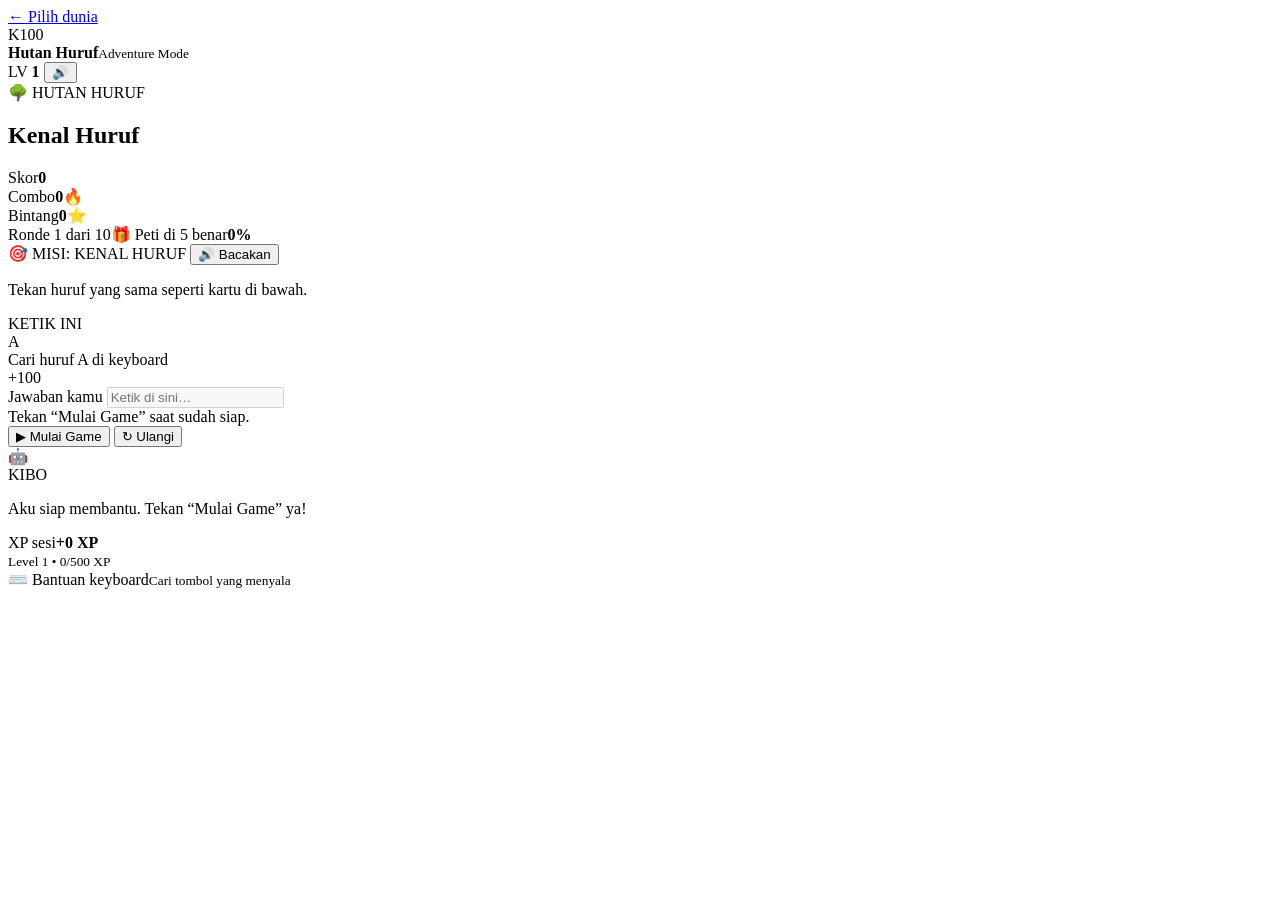
==== game.html @ 2f762f3a "feat: add dedicated gameplay page for each adventure world" ====
<!doctype html>
<html lang="id">
<head>
  <meta charset="utf-8" />
  <meta name="viewport" content="width=device-width,initial-scale=1,viewport-fit=cover" />
  <meta name="theme-color" content="#211d49" />
  <meta name="description" content="Halaman permainan Ketik100 Adventure Mode." />
  <title>Ketik100 — Game</title>
  <link rel="icon" href="favicon.svg" type="image/svg+xml" />
  <link rel="stylesheet" href="game.css" />
</head>
<body>
  <header class="game-header">
    <div class="shell header-inner">
      <a class="back-btn" href="index.html#adventureMap">← <span>Pilih dunia</span></a>
      <div class="game-brand"><span class="brand-mark">K100</span><div><strong id="headerWorld">Hutan Huruf</strong><small>Adventure Mode</small></div></div>
      <div class="header-actions">
        <span class="level-chip">LV <b id="headerLevel">1</b></span>
        <button id="soundToggle" class="icon-btn" type="button" aria-pressed="true" aria-label="Aktifkan atau matikan suara">🔊</button>
      </div>
    </div>
  </header>

  <main class="game-main">
    <div class="game-bg bg-a"></div><div class="game-bg bg-b"></div>
    <div class="shell game-shell">
      <section class="game-top">
        <div class="world-copy">
          <span class="world-label" id="worldLabel">🌳 HUTAN HURUF</span>
          <h1 id="practiceTitle">Kenal Huruf</h1>
        </div>
        <div class="top-stats" aria-label="Statistik permainan">
          <div><span>Skor</span><strong id="scoreStat">0</strong></div>
          <div><span>Combo</span><strong id="comboStat">0🔥</strong></div>
          <div><span>Bintang</span><strong id="starStat">0⭐</strong></div>
        </div>
      </section>

      <section class="progress-panel">
        <div class="round-row"><span id="roundLabel">Ronde 1 dari 10</span><span id="chestMilestone">🎁 Peti di 5 benar</span><b id="progressPercent">0%</b></div>
        <div class="progress-track"><div id="progressBar"></div></div>
      </section>

      <section class="play-layout">
        <div class="game-card" id="gameCard">
          <div class="card-top">
            <span class="mission-pill" id="missionPill">🎯 MISI: KENAL HURUF</span>
            <button id="speakTarget" class="speak-btn" type="button">🔊 <span>Bacakan</span></button>
          </div>

          <p class="instruction" id="instruction">Tekan huruf yang sama seperti kartu di bawah.</p>

          <div class="target-card-wrap">
            <div class="target-card" id="targetCard">
              <span class="target-kicker">KETIK INI</span>
              <div class="target-line" id="targetLine" aria-live="polite">A</div>
              <span class="target-hint" id="targetHint">Cari huruf A di keyboard</span>
            </div>
            <div class="reward-pop" id="rewardPop" aria-hidden="true">+100</div>
          </div>

          <div class="input-zone">
            <label for="typingInput">Jawaban kamu</label>
            <input id="typingInput" type="text" autocomplete="off" autocorrect="off" autocapitalize="off" spellcheck="false" placeholder="Ketik di sini…" disabled />
            <div id="feedbackMessage" class="feedback-message" aria-live="polite">Tekan “Mulai Game” saat sudah siap.</div>
          </div>

          <div class="game-actions">
            <button id="startBtn" class="primary-btn" type="button">▶ Mulai Game</button>
            <button id="restartBtn" class="secondary-btn" type="button">↻ Ulangi</button>
          </div>
        </div>

        <aside class="side-panel">
          <div class="kibo-card">
            <div id="kiboMini" class="kibo-mini">🤖</div>
            <div><span>KIBO</span><p id="kiboGameSpeech">Aku siap membantu. Tekan “Mulai Game” ya!</p></div>
          </div>
          <div class="xp-card"><div class="xp-title"><span>XP sesi</span><strong id="sessionXp">+0 XP</strong></div><div class="xp-track"><div id="miniXpBar"></div></div><small id="levelText">Level 1 • 0/500 XP</small></div>
          <div class="keyboard-card">
            <div class="keyboard-title"><span>⌨️ Bantuan keyboard</span><small>Cari tombol yang menyala</small></div>
            <div class="keyboard" id="keyboard" aria-hidden="true"></div>
          </div>
        </aside>
      </section>
    </div>

    <div class="countdown-overlay" id="countdownOverlay" hidden aria-live="assertive">
      <div class="countdown-card"><small>SIAP MAIN?</small><strong id="countdownNumber">3</strong><span id="countdownText">Siapkan tanganmu!</span></div>
    </div>

    <div class="modal-overlay" id="chestOverlay" hidden>
      <div class="modal-card chest-card" role="dialog" aria-modal="true" aria-labelledby="chestTitle">
        <div class="chest-emoji" id="chestEmoji">🧰</div>
        <span class="modal-eyebrow">CHECKPOINT</span><h2 id="chestTitle">Kamu menemukan peti!</h2><p>Lima jawaban benar sudah terkumpul. Buka hadiahnya.</p>
        <div class="chest-reward" id="chestReward" hidden><strong id="chestRewardTitle">+3 ⭐</strong><span id="chestRewardXp">+50 XP</span></div>
        <div class="modal-actions"><button id="openChestBtn" class="primary-btn" type="button">🎁 Buka peti</button><button id="continueChestBtn" class="secondary-btn" type="button" hidden>Lanjut →</button></div>
      </div>
    </div>

    <div class="modal-overlay" id="finishOverlay" hidden>
      <div class="modal-card finish-card" role="dialog" aria-modal="true" aria-labelledby="finishTitle">
        <div class="trophy">🏆</div><span class="modal-eyebrow">DUNIA SELESAI</span><h2 id="finishTitle">Hebat sekali!</h2><p id="finishMessage">Kamu berhasil menyelesaikan permainan.</p>
        <div class="finish-stats"><div><span>Skor</span><strong id="finishScore">0</strong></div><div><span>Bintang</span><strong id="finishStars">0 ⭐</strong></div><div><span>XP</span><strong id="finishXp">+0 XP</strong></div></div>
        <div class="finish-level"><div><span id="finishLevelText">Level 1 • 0/500 XP</span></div><div class="xp-track"><div id="finishXpBar"></div></div></div>
        <div class="modal-actions"><button id="playAgainBtn" class="primary-btn" type="button">🎮 Main lagi</button><a class="secondary-btn" href="index.html#adventureMap">🗺️ Pilih dunia lain</a></div>
      </div>
    </div>

    <div id="badgeToast" class="badge-toast" hidden><span id="badgeToastIcon">🌟</span><div><small>BADGE BARU!</small><strong id="badgeToastName">Langkah Pertama</strong></div></div>
  </main>

  <script src="game.js" defer></script>
</body>
</html>
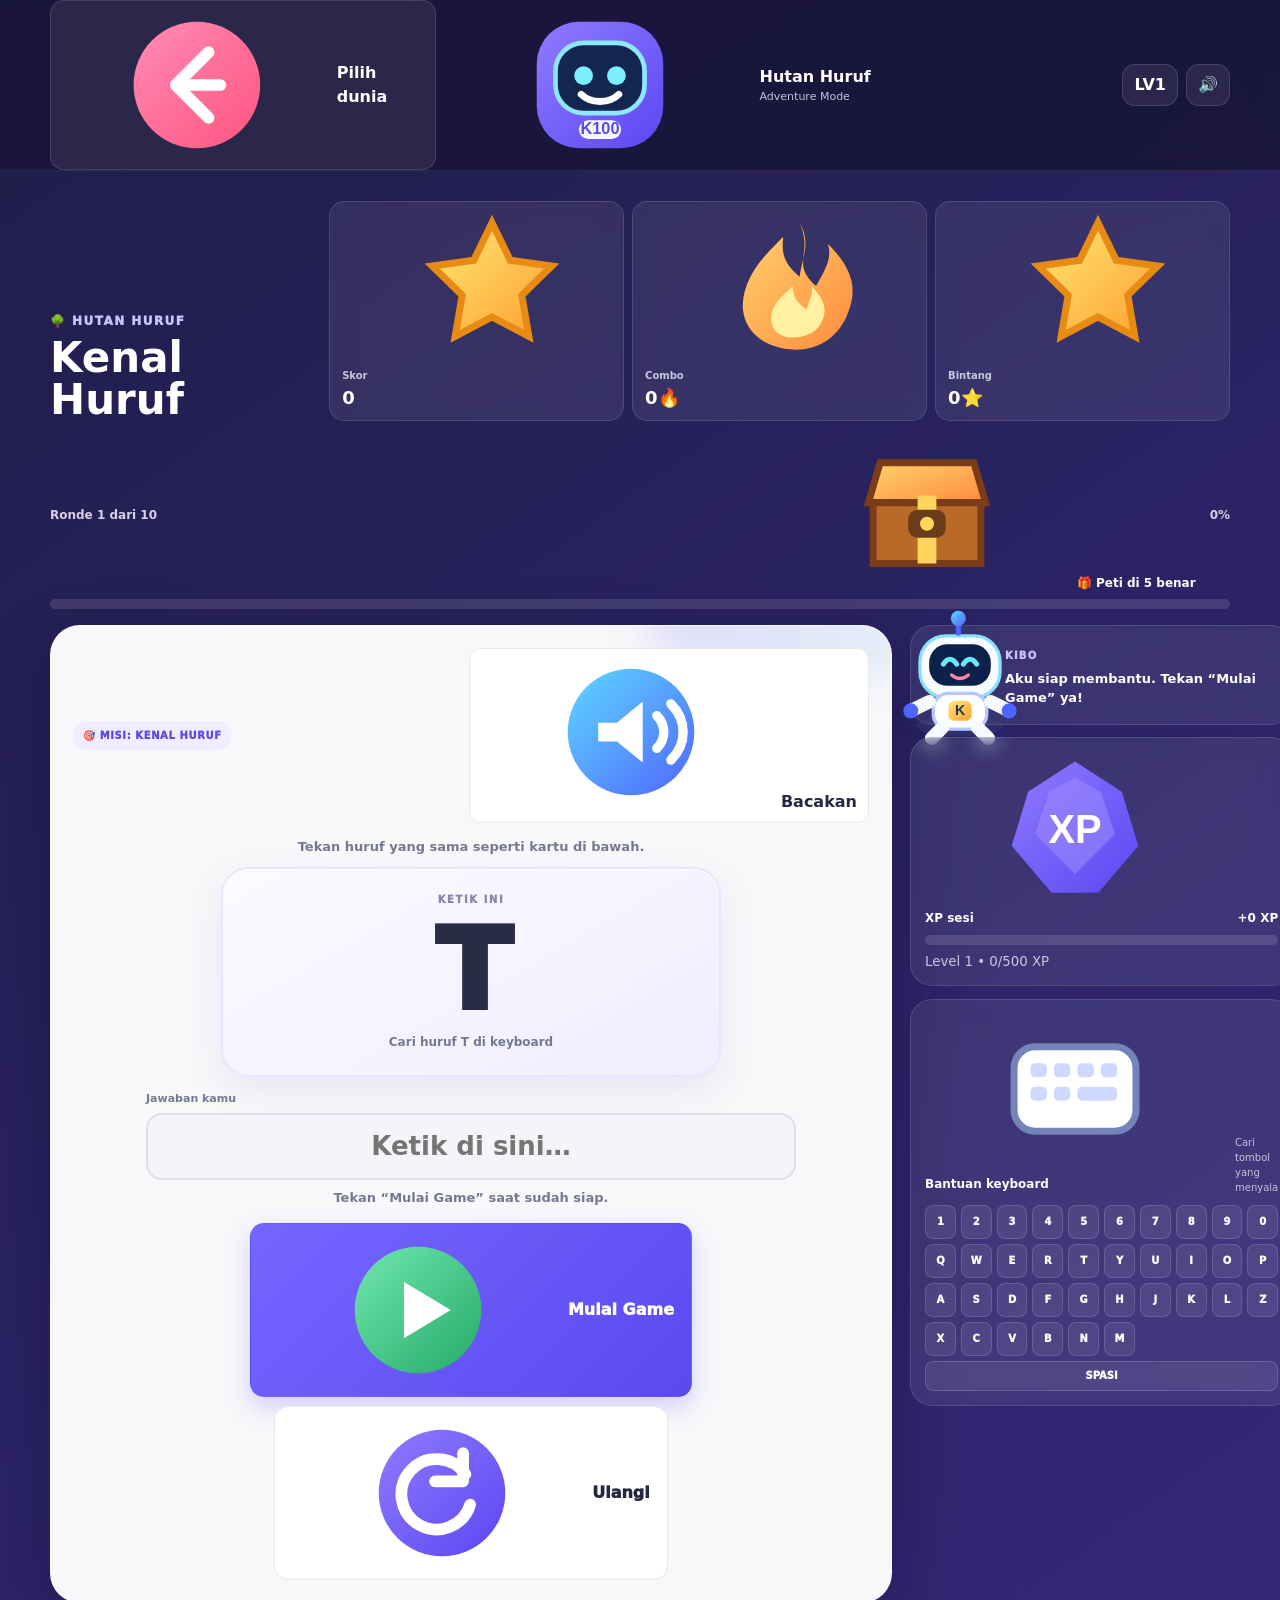
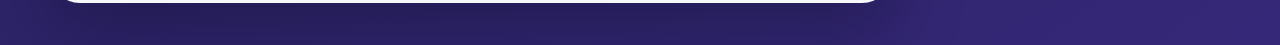
==== commit 74f52bd4: "feat: premium redesign game screen" ====
--- a/game.html
+++ b/game.html
@@ -3,8 +3,8 @@
 <head>
   <meta charset="utf-8" />
   <meta name="viewport" content="width=device-width,initial-scale=1,viewport-fit=cover" />
-  <meta name="theme-color" content="#211d49" />
-  <meta name="description" content="Halaman permainan Ketik100 Adventure Mode." />
+  <meta name="theme-color" content="#10274f" />
+  <meta name="description" content="Halaman permainan premium Ketik100 Adventure Mode." />
   <title>Ketik100 — Game</title>
   <link rel="icon" href="favicon.svg" type="image/svg+xml" />
   <link rel="stylesheet" href="game.css" />
@@ -12,40 +12,53 @@
 <body>
   <header class="game-header">
     <div class="shell header-inner">
-      <a class="back-btn" href="index.html#adventureMap">← <span>Pilih dunia</span></a>
-      <div class="game-brand"><span class="brand-mark">K100</span><div><strong id="headerWorld">Hutan Huruf</strong><small>Adventure Mode</small></div></div>
+      <a class="back-btn" href="index.html#adventureMap" aria-label="Kembali pilih dunia">
+        <svg><use href="assets/premium-icons.svg#back"></use></svg><span>Pilih dunia</span>
+      </a>
+      <div class="game-brand">
+        <svg class="brand-logo"><use href="assets/premium-icons.svg#logo"></use></svg>
+        <div><strong id="headerWorld">Hutan Huruf</strong><small>Adventure Mode</small></div>
+      </div>
       <div class="header-actions">
         <span class="level-chip">LV <b id="headerLevel">1</b></span>
-        <button id="soundToggle" class="icon-btn" type="button" aria-pressed="true" aria-label="Aktifkan atau matikan suara">🔊</button>
+        <button id="soundToggle" class="icon-btn" type="button" aria-pressed="true" aria-label="Aktifkan atau matikan suara">
+          <svg><use id="soundIconUse" href="assets/premium-icons.svg#sound-on"></use></svg>
+        </button>
       </div>
     </div>
   </header>
 
   <main class="game-main">
-    <div class="game-bg bg-a"></div><div class="game-bg bg-b"></div>
+    <div class="ambient orb-a"></div><div class="ambient orb-b"></div><div class="ambient orb-c"></div>
     <div class="shell game-shell">
       <section class="game-top">
         <div class="world-copy">
-          <span class="world-label" id="worldLabel">🌳 HUTAN HURUF</span>
+          <span class="world-label" id="worldLabel">HUTAN HURUF</span>
           <h1 id="practiceTitle">Kenal Huruf</h1>
         </div>
         <div class="top-stats" aria-label="Statistik permainan">
-          <div><span>Skor</span><strong id="scoreStat">0</strong></div>
-          <div><span>Combo</span><strong id="comboStat">0🔥</strong></div>
-          <div><span>Bintang</span><strong id="starStat">0⭐</strong></div>
+          <div><svg><use href="assets/premium-icons.svg#star"></use></svg><span>Skor</span><strong id="scoreStat">0</strong></div>
+          <div><svg><use href="assets/premium-icons.svg#flame"></use></svg><span>Combo</span><strong id="comboStat">0</strong></div>
+          <div><svg><use href="assets/premium-icons.svg#star"></use></svg><span>Bintang</span><strong id="starStat">0</strong></div>
         </div>
       </section>
 
       <section class="progress-panel">
-        <div class="round-row"><span id="roundLabel">Ronde 1 dari 10</span><span id="chestMilestone">🎁 Peti di 5 benar</span><b id="progressPercent">0%</b></div>
+        <div class="round-row">
+          <span id="roundLabel">Ronde 1 dari 10</span>
+          <span class="milestone"><svg><use href="assets/premium-icons.svg#chest-closed"></use></svg><b id="chestMilestone">Peti di 5 benar</b></span>
+          <strong id="progressPercent">0%</strong>
+        </div>
         <div class="progress-track"><div id="progressBar"></div></div>
       </section>
 
       <section class="play-layout">
         <div class="game-card" id="gameCard">
           <div class="card-top">
-            <span class="mission-pill" id="missionPill">🎯 MISI: KENAL HURUF</span>
-            <button id="speakTarget" class="speak-btn" type="button">🔊 <span>Bacakan</span></button>
+            <span class="mission-pill" id="missionPill">MISI: KENAL HURUF</span>
+            <button id="speakTarget" class="speak-btn" type="button">
+              <svg><use href="assets/premium-icons.svg#sound-on"></use></svg><span>Bacakan</span>
+            </button>
           </div>
 
           <p class="instruction" id="instruction">Tekan huruf yang sama seperti kartu di bawah.</p>
@@ -66,19 +79,24 @@
           </div>
 
           <div class="game-actions">
-            <button id="startBtn" class="primary-btn" type="button">▶ Mulai Game</button>
-            <button id="restartBtn" class="secondary-btn" type="button">↻ Ulangi</button>
+            <button id="startBtn" class="primary-btn" type="button"><svg><use href="assets/premium-icons.svg#play"></use></svg><span>Mulai Game</span></button>
+            <button id="restartBtn" class="secondary-btn" type="button"><svg><use href="assets/premium-icons.svg#restart"></use></svg><span>Ulangi</span></button>
           </div>
         </div>
 
         <aside class="side-panel">
           <div class="kibo-card">
-            <div id="kiboMini" class="kibo-mini">🤖</div>
-            <div><span>KIBO</span><p id="kiboGameSpeech">Aku siap membantu. Tekan “Mulai Game” ya!</p></div>
+            <div id="kiboMini" class="kibo-mini"><svg><use href="assets/premium-icons.svg#kibo"></use></svg></div>
+            <div><span class="side-kicker">KIBO</span><p id="kiboGameSpeech">Aku siap membantu. Tekan “Mulai Game” ya!</p></div>
           </div>
-          <div class="xp-card"><div class="xp-title"><span>XP sesi</span><strong id="sessionXp">+0 XP</strong></div><div class="xp-track"><div id="miniXpBar"></div></div><small id="levelText">Level 1 • 0/500 XP</small></div>
+
+          <div class="xp-card">
+            <div class="xp-icon"><svg><use href="assets/premium-icons.svg#xp"></use></svg></div>
+            <div class="xp-content"><div class="xp-title"><span>XP sesi</span><strong id="sessionXp">+0 XP</strong></div><div class="xp-track"><div id="miniXpBar"></div></div><small id="levelText">Level 1 • 0/500 XP</small></div>
+          </div>
+
           <div class="keyboard-card">
-            <div class="keyboard-title"><span>⌨️ Bantuan keyboard</span><small>Cari tombol yang menyala</small></div>
+            <div class="keyboard-title"><div><svg><use href="assets/premium-icons.svg#keyboard"></use></svg><span>Bantuan keyboard</span></div><small>Cari tombol yang menyala</small></div>
             <div class="keyboard" id="keyboard" aria-hidden="true"></div>
           </div>
         </aside>
@@ -91,25 +109,26 @@
 
     <div class="modal-overlay" id="chestOverlay" hidden>
       <div class="modal-card chest-card" role="dialog" aria-modal="true" aria-labelledby="chestTitle">
-        <div class="chest-emoji" id="chestEmoji">🧰</div>
+        <svg class="modal-icon" id="chestIcon"><use id="chestIconUse" href="assets/premium-icons.svg#chest-closed"></use></svg>
         <span class="modal-eyebrow">CHECKPOINT</span><h2 id="chestTitle">Kamu menemukan peti!</h2><p>Lima jawaban benar sudah terkumpul. Buka hadiahnya.</p>
-        <div class="chest-reward" id="chestReward" hidden><strong id="chestRewardTitle">+3 ⭐</strong><span id="chestRewardXp">+50 XP</span></div>
-        <div class="modal-actions"><button id="openChestBtn" class="primary-btn" type="button">🎁 Buka peti</button><button id="continueChestBtn" class="secondary-btn" type="button" hidden>Lanjut →</button></div>
+        <div class="chest-reward" id="chestReward" hidden><strong id="chestRewardTitle">+3 bintang</strong><span id="chestRewardXp">+50 XP</span></div>
+        <div class="modal-actions"><button id="openChestBtn" class="primary-btn" type="button"><svg><use href="assets/premium-icons.svg#chest-open"></use></svg><span>Buka peti</span></button><button id="continueChestBtn" class="secondary-btn" type="button" hidden><span>Lanjut</span></button></div>
       </div>
     </div>
 
     <div class="modal-overlay" id="finishOverlay" hidden>
       <div class="modal-card finish-card" role="dialog" aria-modal="true" aria-labelledby="finishTitle">
-        <div class="trophy">🏆</div><span class="modal-eyebrow">DUNIA SELESAI</span><h2 id="finishTitle">Hebat sekali!</h2><p id="finishMessage">Kamu berhasil menyelesaikan permainan.</p>
-        <div class="finish-stats"><div><span>Skor</span><strong id="finishScore">0</strong></div><div><span>Bintang</span><strong id="finishStars">0 ⭐</strong></div><div><span>XP</span><strong id="finishXp">+0 XP</strong></div></div>
+        <svg class="modal-icon trophy"><use href="assets/premium-icons.svg#trophy"></use></svg>
+        <span class="modal-eyebrow">DUNIA SELESAI</span><h2 id="finishTitle">Hebat sekali!</h2><p id="finishMessage">Kamu berhasil menyelesaikan permainan.</p>
+        <div class="finish-stats"><div><span>Skor</span><strong id="finishScore">0</strong></div><div><span>Bintang</span><strong id="finishStars">0</strong></div><div><span>XP</span><strong id="finishXp">+0 XP</strong></div></div>
         <div class="finish-level"><div><span id="finishLevelText">Level 1 • 0/500 XP</span></div><div class="xp-track"><div id="finishXpBar"></div></div></div>
-        <div class="modal-actions"><button id="playAgainBtn" class="primary-btn" type="button">🎮 Main lagi</button><a class="secondary-btn" href="index.html#adventureMap">🗺️ Pilih dunia lain</a></div>
+        <div class="modal-actions"><button id="playAgainBtn" class="primary-btn" type="button"><svg><use href="assets/premium-icons.svg#restart"></use></svg><span>Main lagi</span></button><a class="secondary-btn" href="index.html#adventureMap"><svg><use href="assets/premium-icons.svg#back"></use></svg><span>Pilih dunia lain</span></a></div>
       </div>
     </div>
 
-    <div id="badgeToast" class="badge-toast" hidden><span id="badgeToastIcon">🌟</span><div><small>BADGE BARU!</small><strong id="badgeToastName">Langkah Pertama</strong></div></div>
+    <div id="badgeToast" class="badge-toast" hidden><svg id="badgeToastIcon"><use href="assets/premium-icons.svg#badge"></use></svg><div><small>BADGE BARU!</small><strong id="badgeToastName">Langkah Pertama</strong></div></div>
   </main>
 
   <script src="game.js" defer></script>
 </body>
-</html>
+</html>
--- a/game.css
+++ b/game.css
@@ -0,0 +1 @@
+:root{--bg:#201d48;--panel:#fff;--text:#242842;--muted:#747991;--primary:#6d5dfc;--primary-dark:#5545e8;--success:#2ca36d;--danger:#df6170;--border:#e5e7f1;--gold:#ffd45f;--xp:#5fd0de}*{box-sizing:border-box}html{background:var(--bg)}body{margin:0;min-width:320px;background:linear-gradient(145deg,#201d48 0%,#2b2365 55%,#352878 100%);color:#fff;font-family:Inter,ui-rounded,"Nunito",system-ui,-apple-system,BlinkMacSystemFont,"Segoe UI",sans-serif;line-height:1.5;overflow-x:hidden}button,input,a{font:inherit}button{cursor:pointer}a{text-decoration:none;color:inherit}.shell{width:min(1180px,calc(100% - 28px));margin-inline:auto}.game-header{position:sticky;top:0;z-index:40;background:rgba(25,21,58,.88);backdrop-filter:blur(14px);border-bottom:1px solid rgba(255,255,255,.08)}.header-inner{min-height:72px;display:grid;grid-template-columns:1fr auto 1fr;align-items:center;gap:14px}.back-btn{justify-self:start;min-height:44px;display:inline-flex;align-items:center;gap:7px;padding:9px 13px;border:1px solid rgba(255,255,255,.13);border-radius:14px;background:rgba(255,255,255,.08);font-weight:850}.game-brand{display:flex;align-items:center;gap:10px}.brand-mark{width:42px;aspect-ratio:1;display:grid;place-items:center;border-radius:14px;background:linear-gradient(145deg,#7c6cff,#5745ed);font-size:11px;font-weight:950}.game-brand strong,.game-brand small{display:block}.game-brand strong{font-size:16px}.game-brand small{color:#c7c4da;font-size:11px}.header-actions{justify-self:end;display:flex;align-items:center;gap:8px}.level-chip,.icon-btn{min-height:42px;display:inline-flex;align-items:center;justify-content:center;padding:8px 11px;border:1px solid rgba(255,255,255,.13);border-radius:13px;background:rgba(255,255,255,.08);color:#fff;font-weight:850}.icon-btn{min-width:42px}.game-main{position:relative;overflow:hidden;min-height:calc(100vh - 72px)}.game-bg{position:absolute;border-radius:50%;filter:blur(18px);opacity:.28;pointer-events:none}.bg-a{width:380px;height:380px;background:#7a68ff;right:-120px;top:90px}.bg-b{width:320px;height:320px;background:#16b8d6;left:-130px;bottom:20px}.game-shell{position:relative;z-index:2;padding-block:30px 42px}.game-top{display:flex;justify-content:space-between;align-items:end;gap:24px}.world-label{display:inline-block;color:#c9c2ff;font-size:12px;font-weight:950;letter-spacing:.12em}.world-copy h1{margin:5px 0 0;font-size:clamp(28px,4vw,42px);line-height:1}.top-stats{display:grid;grid-template-columns:repeat(3,1fr);gap:8px}.top-stats div{min-width:88px;padding:9px 12px;border:1px solid rgba(255,255,255,.12);border-radius:15px;background:rgba(255,255,255,.08);backdrop-filter:blur(10px)}.top-stats span,.top-stats strong{display:block}.top-stats span{color:#c8c6db;font-size:10px;font-weight:800}.top-stats strong{margin-top:1px;font-size:18px}.progress-panel{margin:16px 0}.round-row{display:grid;grid-template-columns:1fr auto auto;gap:14px;align-items:center;margin-bottom:7px;color:#d6d3e9;font-size:12px;font-weight:850}.round-row b{color:#fff}.progress-track,.xp-track{height:10px;border-radius:999px;background:rgba(255,255,255,.12);overflow:hidden}.progress-track div{height:100%;width:0;border-radius:inherit;background:linear-gradient(90deg,#6fe3b5,#ffd86a);box-shadow:0 0 18px rgba(111,227,181,.35);transition:width .3s ease}.play-layout{display:grid;grid-template-columns:minmax(0,1fr) 320px;gap:18px;align-items:start}.game-card{position:relative;overflow:hidden;padding:22px;border:1px solid rgba(255,255,255,.14);border-radius:30px;background:rgba(255,255,255,.97);color:var(--text);box-shadow:0 28px 72px rgba(8,6,27,.3)}.game-card:before{content:"";position:absolute;width:320px;height:150px;right:-70px;top:-90px;border-radius:50%;background:linear-gradient(90deg,rgba(109,93,252,.18),rgba(89,208,225,.12));filter:blur(18px)}.card-top{position:relative;display:flex;justify-content:space-between;align-items:center;gap:10px}.mission-pill{display:inline-flex;padding:7px 10px;border-radius:999px;background:#efedff;color:#5b4be7;font-size:10px;font-weight:950;letter-spacing:.06em}.speak-btn{min-height:40px;padding:8px 11px;border:1px solid var(--border);border-radius:12px;background:#fff;color:var(--text);font-weight:850}.instruction{position:relative;margin:14px 0 10px;text-align:center;color:var(--muted);font-size:13px;font-weight:850}.target-card-wrap{position:relative;display:grid;place-items:center}.target-card{width:min(500px,100%);min-height:210px;padding:20px;display:flex;flex-direction:column;align-items:center;justify-content:center;border:2px solid #e8e5ff;border-radius:28px;background:linear-gradient(150deg,#fbfaff,#f0eeff);box-shadow:inset 0 1px 0 #fff,0 14px 36px rgba(91,76,190,.1)}.target-card.success{border-color:#83ddb5;background:linear-gradient(150deg,#f8fffb,#e9fbf3);animation:successPop .5s ease}.target-card.wrong{border-color:#f0a1ab;animation:shake .3s ease}.target-kicker{color:#8c86aa;font-size:10px;font-weight:950;letter-spacing:.16em}.target-line{margin:8px 0 6px;text-align:center;font-size:clamp(70px,12vw,112px);line-height:1;font-weight:950;letter-spacing:-.03em;color:#292c47;word-break:break-word}.target-line.word{font-size:clamp(44px,8vw,74px)}.target-line.sentence{font-size:clamp(28px,4.5vw,46px);line-height:1.14}.target-hint{color:var(--muted);font-size:12px;font-weight:800}.reward-pop{position:absolute;right:5%;top:8%;opacity:0;transform:scale(.8);padding:9px 12px;border-radius:999px;background:#fff1b7;color:#996700;font-size:12px;font-weight:950;pointer-events:none}.reward-pop.show{animation:reward .75s ease}.input-zone{width:min(650px,100%);margin:14px auto 0}.input-zone label{display:block;margin-bottom:6px;color:var(--muted);font-size:11px;font-weight:900}.input-zone input{width:100%;min-height:56px;padding:12px 16px;border:2px solid #dedfed;border-radius:16px;background:#fff;color:var(--text);font-size:clamp(19px,3vw,26px);font-weight:850;text-align:center;outline:none}.input-zone input:focus{border-color:var(--primary);box-shadow:0 0 0 5px rgba(109,93,252,.1)}.input-zone input:disabled{background:#f4f5f9;color:#999cad}.feedback-message{min-height:22px;margin-top:8px;text-align:center;color:var(--muted);font-size:13px;font-weight:850}.feedback-message.success{color:var(--success)}.feedback-message.warning{color:#c26e2e}.game-actions{display:flex;justify-content:center;gap:9px;flex-wrap:wrap;margin-top:13px}.primary-btn,.secondary-btn{min-height:46px;display:inline-flex;align-items:center;justify-content:center;padding:11px 17px;border:1px solid transparent;border-radius:14px;font-weight:950}.primary-btn{background:linear-gradient(135deg,#7666ff,#5a49ef);color:#fff;box-shadow:0 10px 24px rgba(109,93,252,.27)}.secondary-btn{background:#fff;border-color:var(--border);color:var(--text)}.side-panel{display:grid;gap:12px}.kibo-card,.xp-card,.keyboard-card{border:1px solid rgba(255,255,255,.12);border-radius:22px;background:rgba(255,255,255,.08);backdrop-filter:blur(10px)}.kibo-card{display:grid;grid-template-columns:auto 1fr;gap:12px;align-items:center;padding:16px}.kibo-mini{width:66px;aspect-ratio:1;display:grid;place-items:center;border-radius:20px;background:rgba(255,255,255,.12);font-size:38px;transition:transform .2s ease}.kibo-mini.happy{animation:kiboHappy .6s ease}.kibo-mini.encourage{animation:kiboNod .55s ease}.kibo-card span{color:#c9c2ff;font-size:10px;font-weight:950;letter-spacing:.12em}.kibo-card p{margin:3px 0 0;color:#fff;font-size:13px;font-weight:750}.xp-card{padding:14px}.xp-title{display:flex;justify-content:space-between;gap:10px;font-size:12px;font-weight:850}.xp-card .xp-track{margin-top:8px}.xp-card .xp-track div{height:100%;width:0;border-radius:inherit;background:linear-gradient(90deg,#6d5dfc,#5fd0de);transition:width .3s ease}.xp-card small{display:block;margin-top:7px;color:#c9c6df}.keyboard-card{padding:14px}.keyboard-title{display:flex;justify-content:space-between;gap:10px;align-items:end;margin-bottom:10px}.keyboard-title span{font-size:12px;font-weight:900}.keyboard-title small{color:#c8c4dc;font-size:10px}.keyboard{display:grid;grid-template-columns:repeat(10,minmax(20px,1fr));gap:5px}.key{min-height:34px;display:grid;place-items:center;border:1px solid rgba(255,255,255,.14);border-radius:8px;background:rgba(255,255,255,.08);color:#fff;font-size:10px;font-weight:950}.key.space{grid-column:span 10;min-height:30px}.key.active{background:var(--gold);color:#503a00;box-shadow:0 0 0 3px rgba(255,212,95,.16),0 0 20px rgba(255,212,95,.35);transform:translateY(-2px)}.countdown-overlay,.modal-overlay{position:fixed;inset:0;z-index:80;display:grid;place-items:center;padding:18px;background:rgba(14,12,39,.86);backdrop-filter:blur(11px)}.countdown-overlay[hidden],.modal-overlay[hidden]{display:none}.countdown-card,.modal-card{width:min(430px,100%);text-align:center;border:1px solid rgba(255,255,255,.15);border-radius:30px;background:linear-gradient(160deg,#fff,#f1efff);color:var(--text);box-shadow:0 30px 80px rgba(7,5,25,.35)}.countdown-card{padding:34px}.countdown-card small,.modal-eyebrow{color:var(--primary);font-size:11px;font-weight:950;letter-spacing:.13em}.countdown-card strong{display:block;margin:8px 0;font-size:86px;line-height:1;color:var(--primary);animation:countPop .65s ease}.countdown-card span{color:var(--muted);font-weight:850}.modal-card{padding:26px}.modal-card h2{margin:6px 0 8px;font-size:31px}.modal-card p{margin:0;color:var(--muted)}.chest-emoji,.trophy{font-size:68px}.chest-reward{display:flex;justify-content:center;gap:10px;margin:16px 0}.chest-reward strong,.chest-reward span{padding:9px 12px;border-radius:12px;background:#fff6cf;color:#8e6500;font-weight:950}.finish-stats{display:grid;grid-template-columns:repeat(3,1fr);gap:8px;margin:18px 0}.finish-stats div{padding:12px;border-radius:15px;background:#f5f6fb}.finish-stats span,.finish-stats strong{display:block}.finish-stats span{color:var(--muted);font-size:10px;font-weight:800}.finish-stats strong{margin-top:3px;font-size:18px}.finish-level{margin:14px 0}.finish-level>div:first-child{margin-bottom:7px;color:var(--muted);font-size:12px;font-weight:850}.finish-level .xp-track{background:#e9ebf4}.finish-level .xp-track div{height:100%;width:0;background:linear-gradient(90deg,#6d5dfc,#5fd0de)}.modal-actions{display:flex;justify-content:center;gap:9px;flex-wrap:wrap;margin-top:18px}.badge-toast{position:fixed;right:18px;bottom:18px;z-index:100;display:flex;gap:10px;align-items:center;min-width:240px;padding:13px 15px;border-radius:18px;background:#fff;color:var(--text);box-shadow:0 18px 48px rgba(8,6,27,.3);transform:translateY(18px);opacity:0}.badge-toast[hidden]{display:none}.badge-toast.show{animation:toastIn .35s ease forwards}.badge-toast>span{font-size:34px}.badge-toast small,.badge-toast strong{display:block}.badge-toast small{color:var(--primary);font-size:9px;font-weight:950;letter-spacing:.12em}.badge-toast strong{font-size:13px}.confetti{position:fixed;z-index:90;width:9px;height:14px;border-radius:3px;pointer-events:none;animation:confettiFall 1.2s ease-out forwards}@keyframes successPop{0%{transform:scale(.97)}45%{transform:scale(1.025)}100%{transform:scale(1)}}@keyframes shake{0%,100%{transform:translateX(0)}25%{transform:translateX(-6px)}75%{transform:translateX(6px)}}@keyframes reward{0%{opacity:0;transform:translateY(12px) scale(.8)}30%{opacity:1;transform:translateY(-4px) scale(1.06)}100%{opacity:0;transform:translateY(-24px) scale(1)}}@keyframes countPop{0%{transform:scale(.55);opacity:.2}60%{transform:scale(1.12)}100%{transform:scale(1);opacity:1}}@keyframes kiboHappy{0%,100%{transform:rotate(0)}25%{transform:rotate(-8deg) scale(1.05)}70%{transform:rotate(8deg) scale(1.08)}}@keyframes kiboNod{0%,100%{transform:translateY(0)}50%{transform:translateY(5px)}}@keyframes toastIn{to{transform:translateY(0);opacity:1}}@keyframes confettiFall{0%{opacity:1;transform:translateY(0) rotate(0)}100%{opacity:0;transform:translateY(260px) rotate(380deg)}}@media(max-width:980px){.play-layout{grid-template-columns:1fr}.side-panel{grid-template-columns:1fr 1fr}.keyboard-card{grid-column:1/-1}.game-card{padding:20px}}@media(max-width:720px){.header-inner{grid-template-columns:auto 1fr auto}.game-brand{justify-self:center}.game-brand small{display:none}.back-btn span{display:none}.game-top{display:block}.top-stats{margin-top:12px}.progress-panel{margin:12px 0}.play-layout{gap:12px}.target-card{min-height:190px}.side-panel{grid-template-columns:1fr}.keyboard-card{grid-column:auto}.round-row{grid-template-columns:1fr auto}.round-row span:nth-child(2){display:none}.game-shell{padding-block:20px 32px}}@media(max-width:480px){.shell{width:min(100% - 18px,1180px)}.game-header .header-inner{min-height:64px}.level-chip{display:none}.game-brand strong{font-size:14px}.game-card{padding:14px;border-radius:24px}.card-top{align-items:flex-start}.speak-btn span{display:none}.target-card{min-height:170px;padding:14px;border-radius:22px}.target-line{font-size:74px}.target-line.word{font-size:46px}.target-line.sentence{font-size:28px}.top-stats div{min-width:0;padding:8px}.top-stats strong{font-size:16px}.input-zone input{min-height:52px}.keyboard{gap:4px}.key{min-height:30px;font-size:9px}.modal-card{padding:22px 16px}.finish-stats{grid-template-columns:1fr 1fr 1fr}.badge-toast{left:10px;right:10px;bottom:10px}}@media(prefers-reduced-motion:reduce){*,*:before,*:after{animation:none!important;transition:none!important;scroll-behavior:auto!important}}
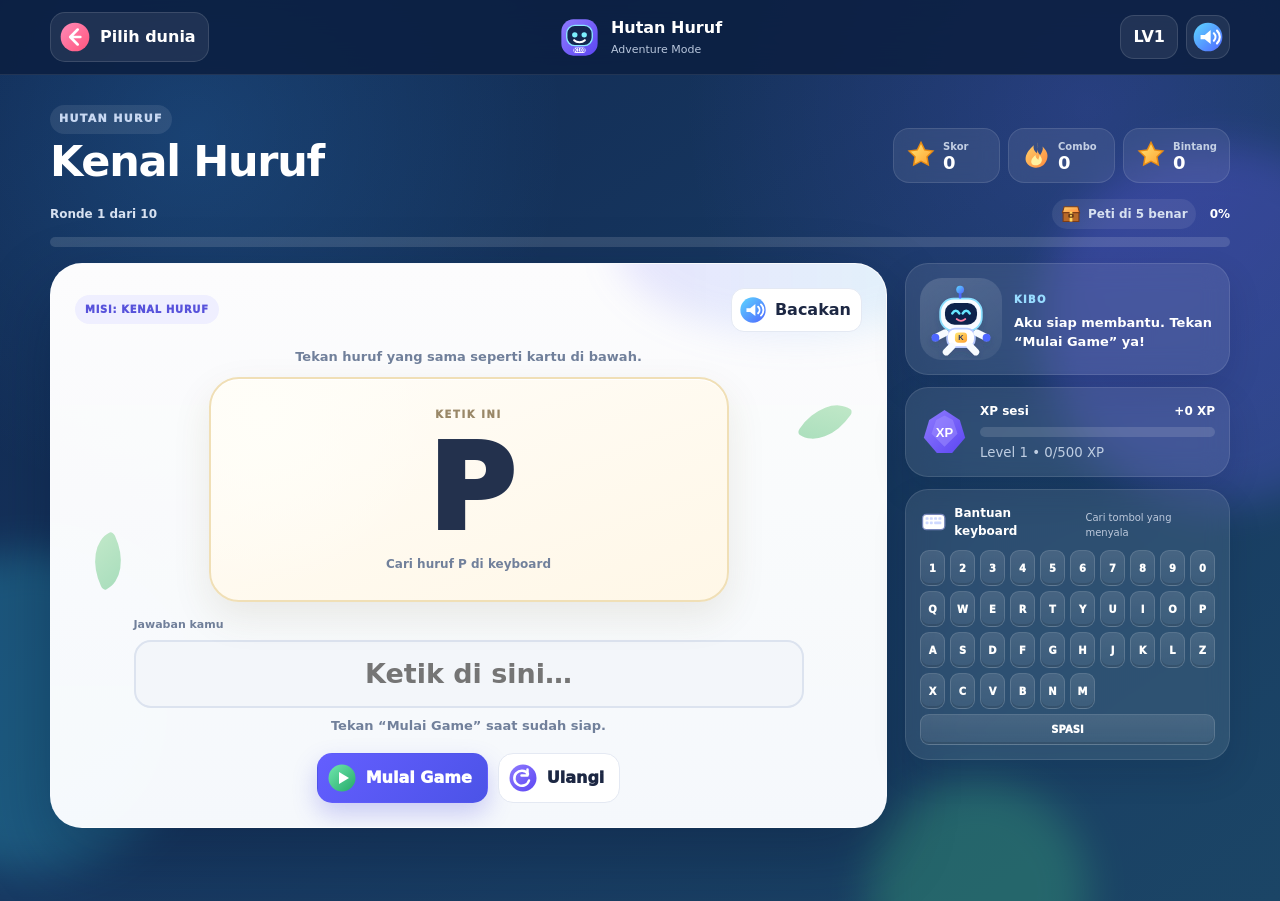
==== commit 178fa7a8: "feat(v1.3): load unified Picture Quest engine" ====
--- a/game.html
+++ b/game.html
@@ -8,6 +8,7 @@
   <title>Ketik100 — Game</title>
   <link rel="icon" href="favicon.svg" type="image/svg+xml" />
   <link rel="stylesheet" href="game.css" />
+  <link rel="stylesheet" href="v13.css" />
 </head>
 <body>
   <header class="game-header">
@@ -129,6 +130,6 @@
     <div id="badgeToast" class="badge-toast" hidden><svg id="badgeToastIcon"><use href="assets/premium-icons.svg#badge"></use></svg><div><small>BADGE BARU!</small><strong id="badgeToastName">Langkah Pertama</strong></div></div>
   </main>
 
-  <script src="game.js" defer></script>
+  <script src="game-v13.js" defer></script>
 </body>
 </html>
--- a/game.css
+++ b/game.css
@@ -1 +1 @@
-:root{--bg:#201d48;--panel:#fff;--text:#242842;--muted:#747991;--primary:#6d5dfc;--primary-dark:#5545e8;--success:#2ca36d;--danger:#df6170;--border:#e5e7f1;--gold:#ffd45f;--xp:#5fd0de}*{box-sizing:border-box}html{background:var(--bg)}body{margin:0;min-width:320px;background:linear-gradient(145deg,#201d48 0%,#2b2365 55%,#352878 100%);color:#fff;font-family:Inter,ui-rounded,"Nunito",system-ui,-apple-system,BlinkMacSystemFont,"Segoe UI",sans-serif;line-height:1.5;overflow-x:hidden}button,input,a{font:inherit}button{cursor:pointer}a{text-decoration:none;color:inherit}.shell{width:min(1180px,calc(100% - 28px));margin-inline:auto}.game-header{position:sticky;top:0;z-index:40;background:rgba(25,21,58,.88);backdrop-filter:blur(14px);border-bottom:1px solid rgba(255,255,255,.08)}.header-inner{min-height:72px;display:grid;grid-template-columns:1fr auto 1fr;align-items:center;gap:14px}.back-btn{justify-self:start;min-height:44px;display:inline-flex;align-items:center;gap:7px;padding:9px 13px;border:1px solid rgba(255,255,255,.13);border-radius:14px;background:rgba(255,255,255,.08);font-weight:850}.game-brand{display:flex;align-items:center;gap:10px}.brand-mark{width:42px;aspect-ratio:1;display:grid;place-items:center;border-radius:14px;background:linear-gradient(145deg,#7c6cff,#5745ed);font-size:11px;font-weight:950}.game-brand strong,.game-brand small{display:block}.game-brand strong{font-size:16px}.game-brand small{color:#c7c4da;font-size:11px}.header-actions{justify-self:end;display:flex;align-items:center;gap:8px}.level-chip,.icon-btn{min-height:42px;display:inline-flex;align-items:center;justify-content:center;padding:8px 11px;border:1px solid rgba(255,255,255,.13);border-radius:13px;background:rgba(255,255,255,.08);color:#fff;font-weight:850}.icon-btn{min-width:42px}.game-main{position:relative;overflow:hidden;min-height:calc(100vh - 72px)}.game-bg{position:absolute;border-radius:50%;filter:blur(18px);opacity:.28;pointer-events:none}.bg-a{width:380px;height:380px;background:#7a68ff;right:-120px;top:90px}.bg-b{width:320px;height:320px;background:#16b8d6;left:-130px;bottom:20px}.game-shell{position:relative;z-index:2;padding-block:30px 42px}.game-top{display:flex;justify-content:space-between;align-items:end;gap:24px}.world-label{display:inline-block;color:#c9c2ff;font-size:12px;font-weight:950;letter-spacing:.12em}.world-copy h1{margin:5px 0 0;font-size:clamp(28px,4vw,42px);line-height:1}.top-stats{display:grid;grid-template-columns:repeat(3,1fr);gap:8px}.top-stats div{min-width:88px;padding:9px 12px;border:1px solid rgba(255,255,255,.12);border-radius:15px;background:rgba(255,255,255,.08);backdrop-filter:blur(10px)}.top-stats span,.top-stats strong{display:block}.top-stats span{color:#c8c6db;font-size:10px;font-weight:800}.top-stats strong{margin-top:1px;font-size:18px}.progress-panel{margin:16px 0}.round-row{display:grid;grid-template-columns:1fr auto auto;gap:14px;align-items:center;margin-bottom:7px;color:#d6d3e9;font-size:12px;font-weight:850}.round-row b{color:#fff}.progress-track,.xp-track{height:10px;border-radius:999px;background:rgba(255,255,255,.12);overflow:hidden}.progress-track div{height:100%;width:0;border-radius:inherit;background:linear-gradient(90deg,#6fe3b5,#ffd86a);box-shadow:0 0 18px rgba(111,227,181,.35);transition:width .3s ease}.play-layout{display:grid;grid-template-columns:minmax(0,1fr) 320px;gap:18px;align-items:start}.game-card{position:relative;overflow:hidden;padding:22px;border:1px solid rgba(255,255,255,.14);border-radius:30px;background:rgba(255,255,255,.97);color:var(--text);box-shadow:0 28px 72px rgba(8,6,27,.3)}.game-card:before{content:"";position:absolute;width:320px;height:150px;right:-70px;top:-90px;border-radius:50%;background:linear-gradient(90deg,rgba(109,93,252,.18),rgba(89,208,225,.12));filter:blur(18px)}.card-top{position:relative;display:flex;justify-content:space-between;align-items:center;gap:10px}.mission-pill{display:inline-flex;padding:7px 10px;border-radius:999px;background:#efedff;color:#5b4be7;font-size:10px;font-weight:950;letter-spacing:.06em}.speak-btn{min-height:40px;padding:8px 11px;border:1px solid var(--border);border-radius:12px;background:#fff;color:var(--text);font-weight:850}.instruction{position:relative;margin:14px 0 10px;text-align:center;color:var(--muted);font-size:13px;font-weight:850}.target-card-wrap{position:relative;display:grid;place-items:center}.target-card{width:min(500px,100%);min-height:210px;padding:20px;display:flex;flex-direction:column;align-items:center;justify-content:center;border:2px solid #e8e5ff;border-radius:28px;background:linear-gradient(150deg,#fbfaff,#f0eeff);box-shadow:inset 0 1px 0 #fff,0 14px 36px rgba(91,76,190,.1)}.target-card.success{border-color:#83ddb5;background:linear-gradient(150deg,#f8fffb,#e9fbf3);animation:successPop .5s ease}.target-card.wrong{border-color:#f0a1ab;animation:shake .3s ease}.target-kicker{color:#8c86aa;font-size:10px;font-weight:950;letter-spacing:.16em}.target-line{margin:8px 0 6px;text-align:center;font-size:clamp(70px,12vw,112px);line-height:1;font-weight:950;letter-spacing:-.03em;color:#292c47;word-break:break-word}.target-line.word{font-size:clamp(44px,8vw,74px)}.target-line.sentence{font-size:clamp(28px,4.5vw,46px);line-height:1.14}.target-hint{color:var(--muted);font-size:12px;font-weight:800}.reward-pop{position:absolute;right:5%;top:8%;opacity:0;transform:scale(.8);padding:9px 12px;border-radius:999px;background:#fff1b7;color:#996700;font-size:12px;font-weight:950;pointer-events:none}.reward-pop.show{animation:reward .75s ease}.input-zone{width:min(650px,100%);margin:14px auto 0}.input-zone label{display:block;margin-bottom:6px;color:var(--muted);font-size:11px;font-weight:900}.input-zone input{width:100%;min-height:56px;padding:12px 16px;border:2px solid #dedfed;border-radius:16px;background:#fff;color:var(--text);font-size:clamp(19px,3vw,26px);font-weight:850;text-align:center;outline:none}.input-zone input:focus{border-color:var(--primary);box-shadow:0 0 0 5px rgba(109,93,252,.1)}.input-zone input:disabled{background:#f4f5f9;color:#999cad}.feedback-message{min-height:22px;margin-top:8px;text-align:center;color:var(--muted);font-size:13px;font-weight:850}.feedback-message.success{color:var(--success)}.feedback-message.warning{color:#c26e2e}.game-actions{display:flex;justify-content:center;gap:9px;flex-wrap:wrap;margin-top:13px}.primary-btn,.secondary-btn{min-height:46px;display:inline-flex;align-items:center;justify-content:center;padding:11px 17px;border:1px solid transparent;border-radius:14px;font-weight:950}.primary-btn{background:linear-gradient(135deg,#7666ff,#5a49ef);color:#fff;box-shadow:0 10px 24px rgba(109,93,252,.27)}.secondary-btn{background:#fff;border-color:var(--border);color:var(--text)}.side-panel{display:grid;gap:12px}.kibo-card,.xp-card,.keyboard-card{border:1px solid rgba(255,255,255,.12);border-radius:22px;background:rgba(255,255,255,.08);backdrop-filter:blur(10px)}.kibo-card{display:grid;grid-template-columns:auto 1fr;gap:12px;align-items:center;padding:16px}.kibo-mini{width:66px;aspect-ratio:1;display:grid;place-items:center;border-radius:20px;background:rgba(255,255,255,.12);font-size:38px;transition:transform .2s ease}.kibo-mini.happy{animation:kiboHappy .6s ease}.kibo-mini.encourage{animation:kiboNod .55s ease}.kibo-card span{color:#c9c2ff;font-size:10px;font-weight:950;letter-spacing:.12em}.kibo-card p{margin:3px 0 0;color:#fff;font-size:13px;font-weight:750}.xp-card{padding:14px}.xp-title{display:flex;justify-content:space-between;gap:10px;font-size:12px;font-weight:850}.xp-card .xp-track{margin-top:8px}.xp-card .xp-track div{height:100%;width:0;border-radius:inherit;background:linear-gradient(90deg,#6d5dfc,#5fd0de);transition:width .3s ease}.xp-card small{display:block;margin-top:7px;color:#c9c6df}.keyboard-card{padding:14px}.keyboard-title{display:flex;justify-content:space-between;gap:10px;align-items:end;margin-bottom:10px}.keyboard-title span{font-size:12px;font-weight:900}.keyboard-title small{color:#c8c4dc;font-size:10px}.keyboard{display:grid;grid-template-columns:repeat(10,minmax(20px,1fr));gap:5px}.key{min-height:34px;display:grid;place-items:center;border:1px solid rgba(255,255,255,.14);border-radius:8px;background:rgba(255,255,255,.08);color:#fff;font-size:10px;font-weight:950}.key.space{grid-column:span 10;min-height:30px}.key.active{background:var(--gold);color:#503a00;box-shadow:0 0 0 3px rgba(255,212,95,.16),0 0 20px rgba(255,212,95,.35);transform:translateY(-2px)}.countdown-overlay,.modal-overlay{position:fixed;inset:0;z-index:80;display:grid;place-items:center;padding:18px;background:rgba(14,12,39,.86);backdrop-filter:blur(11px)}.countdown-overlay[hidden],.modal-overlay[hidden]{display:none}.countdown-card,.modal-card{width:min(430px,100%);text-align:center;border:1px solid rgba(255,255,255,.15);border-radius:30px;background:linear-gradient(160deg,#fff,#f1efff);color:var(--text);box-shadow:0 30px 80px rgba(7,5,25,.35)}.countdown-card{padding:34px}.countdown-card small,.modal-eyebrow{color:var(--primary);font-size:11px;font-weight:950;letter-spacing:.13em}.countdown-card strong{display:block;margin:8px 0;font-size:86px;line-height:1;color:var(--primary);animation:countPop .65s ease}.countdown-card span{color:var(--muted);font-weight:850}.modal-card{padding:26px}.modal-card h2{margin:6px 0 8px;font-size:31px}.modal-card p{margin:0;color:var(--muted)}.chest-emoji,.trophy{font-size:68px}.chest-reward{display:flex;justify-content:center;gap:10px;margin:16px 0}.chest-reward strong,.chest-reward span{padding:9px 12px;border-radius:12px;background:#fff6cf;color:#8e6500;font-weight:950}.finish-stats{display:grid;grid-template-columns:repeat(3,1fr);gap:8px;margin:18px 0}.finish-stats div{padding:12px;border-radius:15px;background:#f5f6fb}.finish-stats span,.finish-stats strong{display:block}.finish-stats span{color:var(--muted);font-size:10px;font-weight:800}.finish-stats strong{margin-top:3px;font-size:18px}.finish-level{margin:14px 0}.finish-level>div:first-child{margin-bottom:7px;color:var(--muted);font-size:12px;font-weight:850}.finish-level .xp-track{background:#e9ebf4}.finish-level .xp-track div{height:100%;width:0;background:linear-gradient(90deg,#6d5dfc,#5fd0de)}.modal-actions{display:flex;justify-content:center;gap:9px;flex-wrap:wrap;margin-top:18px}.badge-toast{position:fixed;right:18px;bottom:18px;z-index:100;display:flex;gap:10px;align-items:center;min-width:240px;padding:13px 15px;border-radius:18px;background:#fff;color:var(--text);box-shadow:0 18px 48px rgba(8,6,27,.3);transform:translateY(18px);opacity:0}.badge-toast[hidden]{display:none}.badge-toast.show{animation:toastIn .35s ease forwards}.badge-toast>span{font-size:34px}.badge-toast small,.badge-toast strong{display:block}.badge-toast small{color:var(--primary);font-size:9px;font-weight:950;letter-spacing:.12em}.badge-toast strong{font-size:13px}.confetti{position:fixed;z-index:90;width:9px;height:14px;border-radius:3px;pointer-events:none;animation:confettiFall 1.2s ease-out forwards}@keyframes successPop{0%{transform:scale(.97)}45%{transform:scale(1.025)}100%{transform:scale(1)}}@keyframes shake{0%,100%{transform:translateX(0)}25%{transform:translateX(-6px)}75%{transform:translateX(6px)}}@keyframes reward{0%{opacity:0;transform:translateY(12px) scale(.8)}30%{opacity:1;transform:translateY(-4px) scale(1.06)}100%{opacity:0;transform:translateY(-24px) scale(1)}}@keyframes countPop{0%{transform:scale(.55);opacity:.2}60%{transform:scale(1.12)}100%{transform:scale(1);opacity:1}}@keyframes kiboHappy{0%,100%{transform:rotate(0)}25%{transform:rotate(-8deg) scale(1.05)}70%{transform:rotate(8deg) scale(1.08)}}@keyframes kiboNod{0%,100%{transform:translateY(0)}50%{transform:translateY(5px)}}@keyframes toastIn{to{transform:translateY(0);opacity:1}}@keyframes confettiFall{0%{opacity:1;transform:translateY(0) rotate(0)}100%{opacity:0;transform:translateY(260px) rotate(380deg)}}@media(max-width:980px){.play-layout{grid-template-columns:1fr}.side-panel{grid-template-columns:1fr 1fr}.keyboard-card{grid-column:1/-1}.game-card{padding:20px}}@media(max-width:720px){.header-inner{grid-template-columns:auto 1fr auto}.game-brand{justify-self:center}.game-brand small{display:none}.back-btn span{display:none}.game-top{display:block}.top-stats{margin-top:12px}.progress-panel{margin:12px 0}.play-layout{gap:12px}.target-card{min-height:190px}.side-panel{grid-template-columns:1fr}.keyboard-card{grid-column:auto}.round-row{grid-template-columns:1fr auto}.round-row span:nth-child(2){display:none}.game-shell{padding-block:20px 32px}}@media(max-width:480px){.shell{width:min(100% - 18px,1180px)}.game-header .header-inner{min-height:64px}.level-chip{display:none}.game-brand strong{font-size:14px}.game-card{padding:14px;border-radius:24px}.card-top{align-items:flex-start}.speak-btn span{display:none}.target-card{min-height:170px;padding:14px;border-radius:22px}.target-line{font-size:74px}.target-line.word{font-size:46px}.target-line.sentence{font-size:28px}.top-stats div{min-width:0;padding:8px}.top-stats strong{font-size:16px}.input-zone input{min-height:52px}.keyboard{gap:4px}.key{min-height:30px;font-size:9px}.modal-card{padding:22px 16px}.finish-stats{grid-template-columns:1fr 1fr 1fr}.badge-toast{left:10px;right:10px;bottom:10px}}@media(prefers-reduced-motion:reduce){*,*:before,*:after{animation:none!important;transition:none!important;scroll-behavior:auto!important}}
+:root{--bg:#10274f;--panel:#fff;--paper:#fffaf0;--text:#1c2743;--muted:#71809b;--primary:#5f5df2;--primary-dark:#4948d5;--green:#2eb66d;--red:#df6672;--gold:#ffd45f;--cyan:#65d9ff;--border:#e4e9f3;--shadow:0 28px 70px rgba(5,18,47,.32)}*{box-sizing:border-box}html{background:var(--bg)}body{margin:0;min-width:320px;background:radial-gradient(circle at 15% 15%,rgba(59,165,255,.18),transparent 28%),radial-gradient(circle at 85% 12%,rgba(109,94,255,.2),transparent 30%),linear-gradient(145deg,#10274f 0%,#173861 50%,#1b4566 100%);color:#fff;font-family:Inter,ui-rounded,"Nunito",system-ui,-apple-system,BlinkMacSystemFont,"Segoe UI",sans-serif;line-height:1.5;overflow-x:hidden}button,input,a{font:inherit}button{cursor:pointer}a{text-decoration:none;color:inherit}svg{display:block}.shell{width:min(1180px,calc(100% - 28px));margin-inline:auto}.game-header{position:sticky;top:0;z-index:40;background:rgba(12,31,65,.88);backdrop-filter:blur(18px);border-bottom:1px solid rgba(255,255,255,.09)}.header-inner{min-height:74px;display:grid;grid-template-columns:1fr auto 1fr;align-items:center;gap:14px}.back-btn{justify-self:start;min-height:46px;display:inline-flex;align-items:center;gap:8px;padding:7px 12px 7px 7px;border:1px solid rgba(255,255,255,.12);border-radius:15px;background:rgba(255,255,255,.08);font-weight:850}.back-btn svg{width:34px;height:34px}.game-brand{display:flex;align-items:center;gap:10px}.brand-logo{width:43px;height:43px}.game-brand strong,.game-brand small{display:block}.game-brand strong{font-size:16px}.game-brand small{margin-top:2px;color:#b9c7dd;font-size:11px}.header-actions{justify-self:end;display:flex;align-items:center;gap:8px}.level-chip,.icon-btn{min-height:44px;display:inline-flex;align-items:center;justify-content:center;border:1px solid rgba(255,255,255,.12);border-radius:14px;background:rgba(255,255,255,.08);color:#fff;font-weight:900}.level-chip{padding:8px 12px}.icon-btn{width:44px;padding:4px}.icon-btn svg{width:34px;height:34px}.game-main{position:relative;overflow:hidden;min-height:calc(100vh - 74px)}.ambient{position:absolute;border-radius:50%;filter:blur(20px);opacity:.25;pointer-events:none}.orb-a{width:360px;height:360px;background:#6f61ff;right:-120px;top:70px}.orb-b{width:320px;height:320px;background:#31c4df;left:-130px;bottom:30px}.orb-c{width:220px;height:220px;background:#46d080;right:15%;bottom:-100px}.game-shell{position:relative;z-index:2;padding-block:30px 44px}.game-top{display:flex;justify-content:space-between;align-items:end;gap:24px}.world-label{display:inline-block;padding:6px 9px;border-radius:999px;background:rgba(255,255,255,.09);color:#c8d8f2;font-size:11px;font-weight:950;letter-spacing:.12em}.world-copy h1{margin:6px 0 0;font-size:clamp(30px,4vw,43px);line-height:1;letter-spacing:-.03em}.top-stats{display:grid;grid-template-columns:repeat(3,1fr);gap:8px}.top-stats div{min-width:96px;display:grid;grid-template-columns:auto 1fr;column-gap:7px;align-items:center;padding:10px 12px;border:1px solid rgba(255,255,255,.11);border-radius:16px;background:rgba(255,255,255,.08);backdrop-filter:blur(10px)}.top-stats svg{grid-row:1/3;width:30px;height:30px}.top-stats span,.top-stats strong{display:block}.top-stats span{color:#c4d0e4;font-size:10px;font-weight:800}.top-stats strong{font-size:18px;line-height:1}.progress-panel{margin:16px 0}.round-row{display:grid;grid-template-columns:1fr auto auto;gap:14px;align-items:center;margin-bottom:8px;color:#d7e1f0;font-size:12px;font-weight:850}.milestone{display:inline-flex;align-items:center;gap:6px;padding:4px 8px;border-radius:999px;background:rgba(255,255,255,.08)}.milestone svg{width:22px;height:22px}.round-row>strong{color:#fff}.progress-track,.xp-track{height:10px;border-radius:999px;background:rgba(255,255,255,.13);overflow:hidden}.progress-track div{height:100%;width:0;border-radius:inherit;background:linear-gradient(90deg,#65dfa7,#ffd35d);box-shadow:0 0 20px rgba(101,223,167,.36);transition:width .3s ease}.play-layout{display:grid;grid-template-columns:minmax(0,1fr) 325px;gap:18px;align-items:start}.game-card{position:relative;overflow:hidden;padding:24px;border:1px solid rgba(255,255,255,.14);border-radius:32px;background:linear-gradient(180deg,rgba(255,255,255,.99),rgba(250,252,255,.98));color:var(--text);box-shadow:var(--shadow)}.game-card:before{content:"";position:absolute;width:360px;height:180px;right:-90px;top:-110px;border-radius:50%;background:linear-gradient(90deg,rgba(110,96,255,.15),rgba(74,205,238,.14));filter:blur(18px)}.card-top{position:relative;display:flex;justify-content:space-between;align-items:center;gap:10px}.mission-pill{display:inline-flex;padding:7px 10px;border-radius:999px;background:#efefff;color:#5752db;font-size:10px;font-weight:950;letter-spacing:.07em}.speak-btn{min-height:42px;display:inline-flex;align-items:center;gap:7px;padding:6px 10px 6px 6px;border:1px solid var(--border);border-radius:13px;background:#fff;color:var(--text);font-weight:850}.speak-btn svg{width:30px;height:30px}.instruction{position:relative;margin:15px 0 11px;text-align:center;color:var(--muted);font-size:13px;font-weight:850}.target-card-wrap{position:relative;display:grid;place-items:center}.target-card{width:min(520px,100%);min-height:225px;padding:22px;display:flex;flex-direction:column;align-items:center;justify-content:center;border:2px solid #f0dfb6;border-radius:30px;background:radial-gradient(circle at 10% 15%,#fffef8,transparent 35%),linear-gradient(160deg,#fffdf8,#fff7e7);box-shadow:inset 0 1px 0 #fff,0 15px 38px rgba(99,77,31,.1)}.target-card:before,.target-card:after{content:"";position:absolute;width:34px;height:50px;background:linear-gradient(160deg,#7fd28b,#45b96c);border-radius:90% 10% 90% 10%;opacity:.45}.target-card:before{left:16px;bottom:16px;transform:rotate(-25deg)}.target-card:after{right:20px;top:20px;transform:rotate(35deg)}.target-card.success{border-color:#7bd9ab;background:linear-gradient(160deg,#fafffc,#e9fbf3);animation:successPop .5s ease}.target-card.wrong{border-color:#ef9da7;animation:shake .3s ease}.target-kicker{z-index:1;color:#9a8868;font-size:10px;font-weight:950;letter-spacing:.16em}.target-line{z-index:1;margin:8px 0 7px;text-align:center;font-size:clamp(74px,12vw,118px);line-height:1;font-weight:950;letter-spacing:-.035em;color:#23314d;word-break:break-word}.target-line.word{font-size:clamp(46px,8vw,78px)}.target-line.sentence{font-size:clamp(29px,4.5vw,47px);line-height:1.15}.target-hint{z-index:1;color:var(--muted);font-size:12px;font-weight:800}.reward-pop{position:absolute;right:5%;top:8%;opacity:0;transform:scale(.8);padding:9px 12px;border-radius:999px;background:#fff1b7;color:#946400;font-size:12px;font-weight:950;pointer-events:none}.reward-pop.show{animation:reward .75s ease}.input-zone{width:min(670px,100%);margin:15px auto 0}.input-zone label{display:block;margin-bottom:6px;color:var(--muted);font-size:11px;font-weight:900}.input-zone input{width:100%;min-height:58px;padding:12px 16px;border:2px solid #dce3ef;border-radius:17px;background:#fff;color:var(--text);font-size:clamp(20px,3vw,27px);font-weight:850;text-align:center;outline:none;transition:border-color .15s ease,box-shadow .15s ease}.input-zone input:focus{border-color:var(--primary);box-shadow:0 0 0 5px rgba(95,93,242,.1)}.input-zone input:disabled{background:#f3f6fa;color:#9da6b9}.feedback-message{min-height:23px;margin-top:8px;text-align:center;color:var(--muted);font-size:13px;font-weight:850}.feedback-message.success{color:var(--green)}.feedback-message.warning{color:#c66f31}.game-actions{display:flex;justify-content:center;gap:10px;flex-wrap:wrap;margin-top:14px}.primary-btn,.secondary-btn{min-height:48px;display:inline-flex;align-items:center;justify-content:center;gap:8px;padding:8px 15px 8px 8px;border:1px solid transparent;border-radius:15px;font-weight:950}.primary-btn{background:linear-gradient(135deg,#645eff,#4b53e7);color:#fff;box-shadow:0 11px 25px rgba(82,82,226,.27)}.secondary-btn{background:#fff;border-color:var(--border);color:var(--text)}.primary-btn svg,.secondary-btn svg{width:32px;height:32px}.side-panel{display:grid;gap:12px}.kibo-card,.xp-card,.keyboard-card{border:1px solid rgba(255,255,255,.11);border-radius:23px;background:rgba(255,255,255,.09);backdrop-filter:blur(12px);box-shadow:0 14px 34px rgba(5,20,49,.12)}.kibo-card{display:grid;grid-template-columns:auto 1fr;gap:12px;align-items:center;padding:14px}.kibo-mini{width:82px;height:82px;display:grid;place-items:center;border-radius:22px;background:linear-gradient(145deg,rgba(255,255,255,.16),rgba(255,255,255,.06));transition:transform .2s ease}.kibo-mini svg{width:78px;height:78px}.kibo-mini.happy{animation:kiboHappy .6s ease}.kibo-mini.encourage{animation:kiboNod .55s ease}.side-kicker{color:#98dcff;font-size:10px;font-weight:950;letter-spacing:.13em}.kibo-card p{margin:3px 0 0;color:#fff;font-size:13px;font-weight:750}.xp-card{display:grid;grid-template-columns:auto 1fr;gap:11px;align-items:center;padding:14px}.xp-icon{width:49px;height:49px}.xp-icon svg{width:100%;height:100%}.xp-content{min-width:0}.xp-title{display:flex;justify-content:space-between;gap:10px;font-size:12px;font-weight:850}.xp-card .xp-track{margin-top:7px}.xp-card .xp-track div{height:100%;width:0;border-radius:inherit;background:linear-gradient(90deg,#6b64ff,#5fd1e9);transition:width .3s ease}.xp-card small{display:block;margin-top:6px;color:#bfcee2}.keyboard-card{padding:14px}.keyboard-title{display:flex;justify-content:space-between;gap:10px;align-items:end;margin-bottom:10px}.keyboard-title>div{display:flex;align-items:center;gap:7px}.keyboard-title svg{width:28px;height:28px}.keyboard-title span{font-size:12px;font-weight:900}.keyboard-title small{color:#bdc9dc;font-size:10px}.keyboard{display:grid;grid-template-columns:repeat(10,minmax(20px,1fr));gap:5px}.key{min-height:36px;display:grid;place-items:center;border:1px solid rgba(255,255,255,.14);border-radius:9px;background:linear-gradient(180deg,rgba(255,255,255,.12),rgba(255,255,255,.07));color:#fff;font-size:10px;font-weight:950;box-shadow:inset 0 -2px 0 rgba(0,0,0,.12)}.key.space{grid-column:span 10;min-height:31px}.key.active{background:#ffd45f;color:#503900;box-shadow:0 0 0 3px rgba(255,212,95,.17),0 0 22px rgba(255,212,95,.4);transform:translateY(-2px)}.countdown-overlay,.modal-overlay{position:fixed;inset:0;z-index:80;display:grid;place-items:center;padding:18px;background:rgba(7,20,48,.88);backdrop-filter:blur(12px)}.countdown-overlay[hidden],.modal-overlay[hidden]{display:none}.countdown-card,.modal-card{width:min(440px,100%);text-align:center;border:1px solid rgba(255,255,255,.15);border-radius:30px;background:linear-gradient(160deg,#fff,#f2f5ff);color:var(--text);box-shadow:0 32px 90px rgba(4,13,35,.4)}.countdown-card{padding:35px}.countdown-card small,.modal-eyebrow{color:var(--primary);font-size:11px;font-weight:950;letter-spacing:.13em}.countdown-card strong{display:block;margin:8px 0;font-size:88px;line-height:1;color:var(--primary);animation:countPop .65s ease}.countdown-card span{color:var(--muted);font-weight:850}.modal-card{padding:28px}.modal-icon{width:82px;height:82px;margin:0 auto 4px}.modal-icon.trophy{width:92px;height:92px}.modal-card h2{margin:6px 0 8px;font-size:31px}.modal-card p{margin:0;color:var(--muted)}.chest-reward{display:flex;justify-content:center;gap:10px;margin:16px 0}.chest-reward strong,.chest-reward span{padding:9px 12px;border-radius:12px;background:#fff4c8;color:#896100;font-weight:950}.finish-stats{display:grid;grid-template-columns:repeat(3,1fr);gap:8px;margin:18px 0}.finish-stats div{padding:12px;border-radius:15px;background:#f5f7fb}.finish-stats span,.finish-stats strong{display:block}.finish-stats span{color:var(--muted);font-size:10px;font-weight:800}.finish-stats strong{margin-top:3px;font-size:18px}.finish-level{margin:14px 0}.finish-level>div:first-child{margin-bottom:7px;color:var(--muted);font-size:12px;font-weight:850}.finish-level .xp-track{background:#e8edf5}.finish-level .xp-track div{height:100%;width:0;background:linear-gradient(90deg,#645eff,#5fd0e5)}.modal-actions{display:flex;justify-content:center;gap:9px;flex-wrap:wrap;margin-top:18px}.badge-toast{position:fixed;right:18px;bottom:18px;z-index:100;display:flex;gap:10px;align-items:center;min-width:250px;padding:13px 15px;border-radius:19px;background:#fff;color:var(--text);box-shadow:0 20px 54px rgba(6,18,44,.34);transform:translateY(18px);opacity:0}.badge-toast[hidden]{display:none}.badge-toast.show{animation:toastIn .35s ease forwards}.badge-toast>svg{width:44px;height:44px}.badge-toast small,.badge-toast strong{display:block}.badge-toast small{color:var(--primary);font-size:9px;font-weight:950;letter-spacing:.12em}.badge-toast strong{font-size:13px}.confetti{position:fixed;z-index:90;width:9px;height:14px;border-radius:3px;pointer-events:none;animation:confettiFall 1.2s ease-out forwards}@keyframes successPop{0%{transform:scale(.97)}45%{transform:scale(1.025)}100%{transform:scale(1)}}@keyframes shake{0%,100%{transform:translateX(0)}25%{transform:translateX(-6px)}75%{transform:translateX(6px)}}@keyframes reward{0%{opacity:0;transform:translateY(12px) scale(.8)}30%{opacity:1;transform:translateY(-4px) scale(1.06)}100%{opacity:0;transform:translateY(-24px) scale(1)}}@keyframes countPop{0%{transform:scale(.55);opacity:.2}60%{transform:scale(1.12)}100%{transform:scale(1);opacity:1}}@keyframes kiboHappy{0%,100%{transform:rotate(0)}25%{transform:rotate(-8deg) scale(1.04)}70%{transform:rotate(8deg) scale(1.06)}}@keyframes kiboNod{0%,100%{transform:translateY(0)}50%{transform:translateY(5px)}}@keyframes toastIn{to{transform:translateY(0);opacity:1}}@keyframes confettiFall{0%{opacity:1;transform:translateY(0) rotate(0)}100%{opacity:0;transform:translateY(260px) rotate(380deg)}}@media(max-width:980px){.play-layout{grid-template-columns:1fr}.side-panel{grid-template-columns:1fr 1fr}.keyboard-card{grid-column:1/-1}.game-card{padding:21px}}@media(max-width:720px){.header-inner{grid-template-columns:auto 1fr auto}.game-brand{justify-self:center}.game-brand small{display:none}.back-btn span{display:none}.game-top{display:block}.top-stats{margin-top:12px}.progress-panel{margin:12px 0}.play-layout{gap:12px}.target-card{min-height:195px}.side-panel{grid-template-columns:1fr}.keyboard-card{grid-column:auto}.round-row{grid-template-columns:1fr auto}.milestone{display:none}.game-shell{padding-block:20px 32px}}@media(max-width:480px){.shell{width:min(100% - 18px,1180px)}.game-header .header-inner{min-height:66px}.back-btn,.icon-btn{min-height:40px}.brand-logo{width:38px;height:38px}.game-brand strong{font-size:14px}.level-chip{padding:6px 9px;font-size:12px}.game-shell{padding-top:16px}.world-copy h1{font-size:30px}.top-stats{gap:5px}.top-stats div{min-width:0;padding:8px}.top-stats svg{width:24px;height:24px}.top-stats strong{font-size:16px}.game-card{padding:15px;border-radius:24px}.card-top{align-items:flex-start}.speak-btn span{display:none}.instruction{font-size:12px}.target-card{min-height:175px;border-radius:23px}.target-line{font-size:72px}.target-line.word{font-size:44px}.target-line.sentence{font-size:27px}.input-zone input{min-height:54px}.kibo-card{padding:11px}.kibo-mini{width:68px;height:68px}.kibo-mini svg{width:65px;height:65px}.keyboard-card{padding:10px}.key{min-height:31px}.modal-card{padding:22px}.modal-card h2{font-size:27px}.finish-stats{gap:5px}.finish-stats div{padding:9px}.badge-toast{left:10px;right:10px;bottom:10px;min-width:0}}@media(prefers-reduced-motion:reduce){*,*:before,*:after{animation:none!important;transition:none!important;scroll-behavior:auto!important}}
--- a/v13.css
+++ b/v13.css
@@ -0,0 +1,38 @@
+/* Ketik100 v1.3 — Picture Quest additions */
+
+.badge-grid{grid-template-columns:repeat(auto-fit,minmax(130px,1fr))}
+
+.picture-world{grid-column:1/-1;display:grid;grid-template-columns:minmax(0,1.12fr) minmax(300px,.88fr);border-color:#cceee1;background:linear-gradient(135deg,#ffffff,#f7fffb)}
+.picture-world .world-visual{min-height:260px}
+.picture-world .world-visual>svg{min-height:260px}
+.picture-world .world-body{display:flex;flex-direction:column;justify-content:center;padding:28px}
+.picture-world .difficulty{background:#e5fbf1;color:#218359}
+.picture-world .world-chip{background:linear-gradient(135deg,#fff,#eafff5);color:#20825b;border:1px solid #caeddc}
+.picture-world .play-orb{background:#e9fff4}
+
+body[data-mode="gambar"]{background:radial-gradient(circle at 15% 12%,rgba(74,214,162,.18),transparent 28%),radial-gradient(circle at 86% 10%,rgba(74,190,255,.18),transparent 30%),linear-gradient(145deg,#103f4b 0%,#145366 52%,#176c69 100%)}
+body[data-mode="gambar"] .game-header{background:rgba(10,55,65,.9)}
+body[data-mode="gambar"] .world-label{color:#c9ffe7}
+body[data-mode="gambar"] .progress-track div{background:linear-gradient(90deg,#61dfa2,#65d9ff)}
+
+.target-card.picture-mode{min-height:290px;background:radial-gradient(circle at 18% 15%,#fff,transparent 32%),linear-gradient(155deg,#f8fffb,#ecfbff);border-color:#cfeee2}
+.target-card.picture-mode:before,.target-card.picture-mode:after{opacity:.26}
+.target-line.picture{width:100%;margin:2px 0 6px;font-size:0;display:grid;place-items:center}
+.target-line.picture svg{width:min(210px,72%);height:210px;filter:drop-shadow(0 15px 18px rgba(39,68,91,.12))}
+.target-card.picture-mode .target-hint{max-width:390px;text-align:center;font-size:13px;color:#607c89}
+body[data-mode="gambar"] .input-zone input:focus{border-color:#35b985;box-shadow:0 0 0 5px rgba(53,185,133,.11)}
+
+@media(max-width:920px){
+  .picture-world{grid-template-columns:1fr}
+  .picture-world .world-body{padding:22px}
+}
+
+@media(max-width:640px){
+  .picture-world .world-visual,.picture-world .world-visual>svg{min-height:195px}
+  .target-card.picture-mode{min-height:250px;padding:16px}
+  .target-line.picture svg{width:min(180px,76%);height:180px}
+}
+
+@media(max-width:380px){
+  .target-line.picture svg{width:155px;height:155px}
+}
